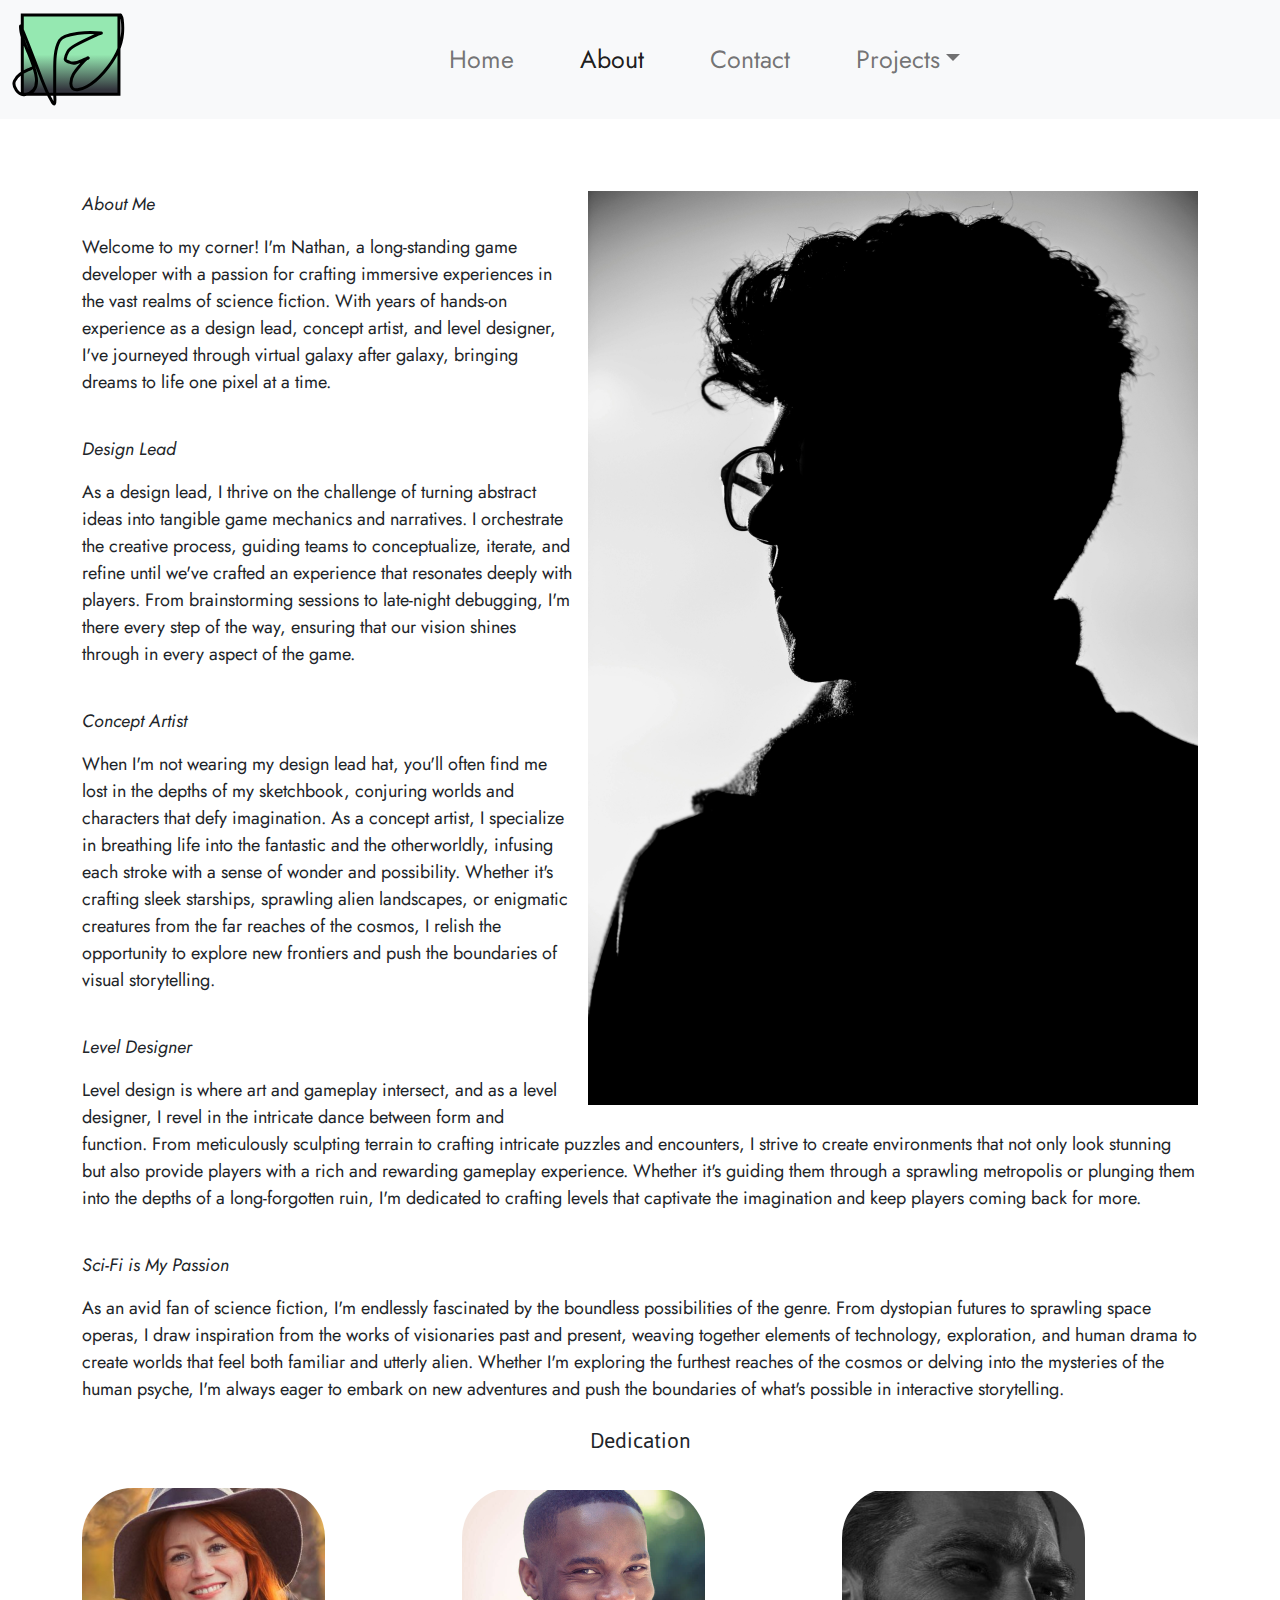
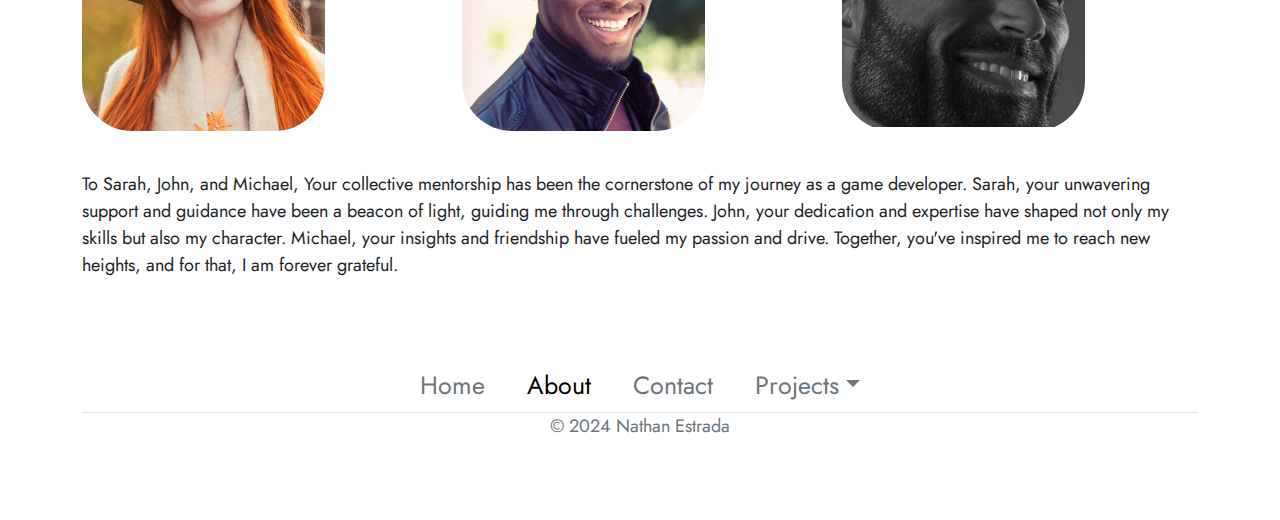
==== about.html @ d64632ee "Add files via upload" ====
<!DOCTYPE html>
<html lang="en">

<head>
    <meta charset="UTF-8">
    <meta http-equiv="X-UA-Compatible" content="IE=edge">
    <meta name="viewport" content="width=device-width, initial-scale=1.0">
    <title>Homepage</title>
    <link rel="stylesheet" href="css/bootstrap.css">
    <link rel="stylesheet" href="style.css">
    <link rel="preconnect" href="https://fonts.googleapis.com">
    <link rel="preconnect" href="https://fonts.gstatic.com" crossorigin>
    <link
        href="https://fonts.googleapis.com/css2?family=Jaldi:wght@400;700&family=Jost:ital,wght@0,100..900;1,100..900&display=swap"
        rel="stylesheet">
</head>

<body>
    <header>
        <nav class="navbar navbar-expand-md navbar-light bg-light justify-content-center mx-auto mb-md-0">
            <div class="container-fluid"> <!--Components of Navbar-->
                <a class="navbar-brand" href="#">
                    <img src="img/Vector.svg" alt="">
                </a> <!--Navbar Logo-->

                <button class="navbar-toggler align-items-center" type="button" data-bs-toggle="collapse"
                    data-bs-target="#myNav" aria-controls="myNav" aria-expanded="false" aria-label="Toggle navigation"
                    style="margin-left: auto; margin-right: auto;"> <!--Navbar Toggle-->
                    <span class="navbar-toggler-icon"></span>
                </button> <!--Expands and Closes Collapsed Navbar-->

                <div class="collapse navbar-collapse align-items-center" id="myNav">
                    <ul class="navbar-nav mx-auto mb-md-0">
                        <li class="nav-item"> <!--Home Nav Button-->
                            <a class="nav-link" aria-current="page" href="index.html">Home</a>
                        </li>
                        <li class="nav-item"><!--About Nav Button-->
                            <a class="nav-link active" aria-current="page" href="#">About</a>
                        </li>
                        <li class="nav-item"><!--Contact Nav Button-->
                            <a class="nav-link" aria-current="page" href="contact.html">Contact</a>
                        </li>
                        <li class="nav-item dropdown"><!--Projects Nav Dropdown-->
                            <a class="nav-link dropdown-toggle" href="#" id="navbarDropdown" role="button"
                                data-bs-toggle="dropdown" aria-expanded="false">Projects</a>
                            <ul class="dropdown-menu" aria-labelledby="navbarDropdown">
                                <li><a class="dropdown-item" href="#">Big Project 1</a></li>
                                <li><a class="dropdown-item" href="#">Big Project 2</a></li>
                                <li>
                                    <hr class="dropdown-divider">
                                </li>
                                <li><a class="dropdown-item" href="#">Other Projects</a>
                                </li>
                            </ul>
                        </li>
                    </ul>
                </div>
            </div>
        </nav>
    </header>
    <main class="my-5">
        <div class="container">
            <div class="row">
                <div class="col-md-12"> <!-- Image column -->
                    <br>
                    <img src="img/selfPortrait.png" class="img-fluid float-end imgshadow"
                        style="margin-left: 15px; margin-bottom: 1rem;" alt="...">
                    <p style="font-style:italic">About Me</p>
                    <p>Welcome to my corner! I'm Nathan, a long-standing game developer with a passion for crafting
                        immersive experiences in the vast realms of science fiction. With years of hands-on experience
                        as a design lead, concept artist, and level designer, I've journeyed through virtual galaxy
                        after galaxy, bringing dreams to life one pixel at a time.
                    </p>
                    <br>

                    <p style="font-style: italic">Design Lead</p>
                    <p>
                        As a design lead, I thrive on the challenge of turning abstract ideas into tangible game
                        mechanics and narratives. I orchestrate the creative process, guiding teams to conceptualize,
                        iterate, and refine until we've crafted an experience that resonates deeply with players. From
                        brainstorming sessions to late-night debugging, I'm there every step of the way, ensuring that
                        our vision shines through in every aspect of the game.
                    </p>
                    <br>

                    <p style="font-style: italic">Concept Artist</p>
                    <p>When I'm not wearing my design lead hat, you'll often find me lost in the depths of my
                        sketchbook, conjuring worlds and characters that defy imagination. As a concept artist, I
                        specialize in breathing life into the fantastic and the otherworldly, infusing each stroke with
                        a sense of wonder and possibility. Whether it's crafting sleek starships, sprawling alien
                        landscapes, or enigmatic creatures from the far reaches of the cosmos, I relish the opportunity
                        to explore new frontiers and push the boundaries of visual storytelling.</p>
                    <br>

                    <p style="font-style: italic">Level Designer</p>
                    <p>Level design is where art and gameplay intersect, and as a level designer, I revel in the
                        intricate dance between form and function. From meticulously sculpting terrain to crafting
                        intricate puzzles and encounters, I strive to create environments that not only look stunning
                        but also provide players with a rich and rewarding gameplay experience. Whether it's guiding
                        them through a sprawling metropolis or plunging them into the depths of a long-forgotten ruin,
                        I'm dedicated to crafting levels that captivate the imagination and keep players coming back for
                        more.</p>
                    <br>

                    <p style="font-style: italic">Sci-Fi is My Passion</p>
                    <p>As an avid fan of science fiction, I'm endlessly fascinated by the boundless possibilities of the
                        genre. From dystopian futures to sprawling space operas, I draw inspiration from the works of
                        visionaries past and present, weaving together elements of technology, exploration, and human
                        drama to create worlds that feel both familiar and utterly alien. Whether I'm exploring the
                        furthest reaches of the cosmos or delving into the mysteries of the human psyche, I'm always
                        eager to embark on new adventures and push the boundaries of what's possible in interactive
                        storytelling.</p>
                </div>
            </div>
        </div>

        <div class="container">
            <div class="row py-2">
                <h4 class="text-center">Dedication</h4>
            </div>
            <div class="row py-3 justify-content-center">
                <div class="col">
                    <img src="img/portrait1.png" class="img-fluid" alt="..." style="border-radius:50px;">
                </div>
                <div class="col">
                    <img src="img/portrait2.png" class="img-fluid" alt="..." style="border-radius:50px;">
                </div>
                <div class="col">
                    <img src="img/portrait3.png" class="img-fluid" alt="..." style="border-radius:50px;">
                </div>
            </div>
            <div class="row py-4">
                <div class="col">
                    <p>To Sarah, John, and Michael,

                        Your collective mentorship has been the cornerstone of my journey as a game developer. Sarah,
                        your unwavering support and guidance have been a beacon of light, guiding me through challenges.
                        John, your dedication and expertise have shaped not only my skills but also my character.
                        Michael, your insights and friendship have fueled my passion and drive. Together, you've
                        inspired me to reach new heights, and for that, I am forever grateful.</p>
                </div>
            </div>
        </div>

        <div class="container"> <!--Footer-->
            <footer class="py-3 my-4">
                <ul class="nav justify-content-center border-bottom mb-md-0">
                    <li class="nav-item"> <!--Home Nav Button-->
                        <a class="nav-link text-muted" aria-current="page" href="#">Home</a>
                    </li>
                    <li class="nav-item"><!--About Nav Button-->
                        <a class="nav-link active" style="color: black" aria-current="page" href="#">About</a>
                    </li>
                    <li class="nav-item"><!--Contact Nav Button-->
                        <a class="nav-link text-muted" aria-current="page" href="contact.html">Contact</a>
                    </li>
                    <li class="nav-item dropdown"><!--Projects Nav Dropdown-->
                        <a class="nav-link dropdown-toggle text-muted" href="#" id="internalDropdown" role="button"
                            data-bs-toggle="dropdown" aria-expanded="false">Projects</a>
                        <ul class="dropdown-menu" aria-labelledby="internalDropdown">
                            <li><a class="dropdown-item" href="#">Big Project 1</a></li>
                            <li><a class="dropdown-item" href="#">Big Project 2</a></li>
                            <li>
                                <hr class="dropdown-divider">
                            </li>
                            <li><a class="dropdown-item" href="#">Other Projects</a>
                            </li>
                        </ul>
                    </li>
                </ul>
                <p class="text-center text-muted">© 2024 Nathan Estrada</p>
            </footer>
        </div>
        <script src="https://cdn.jsdelivr.net/npm/bootstrap@5.1.3/dist/js/bootstrap.bundle.min.js"
            integrity="sha384-ka7Sk0Gln4gmtz2MlQnikT1wXgYsOg+OMhuP+IlRH9sENBO0LRn5q+8nbTov4+1p"
            crossorigin="anonymous"></script>
        <script src="script.js">
        </script>
    </main>
</body>

</html>
---- style.css ----
*{
    font-family:'Jost';}

p{
    font-size: 18px;
}

h4{
    font-family:'Jaldi';
}

.nav-link{
    font-size: 25px;
    margin-left: 5px;
    margin-right: 5px;
}

.nav-item:hover{
background-color: #E8ECEF;
padding-top: 1rem;
padding-bottom: 1rem;
border-radius: 0.2rem;
}

@media (max-width: 991.98px){
    .navbar-collapse .navbar-nav .nav-item:not(.dropdown) {
        padding-top: 1rem;
        padding-bottom: 1rem;
    }
}

.navbar-toggler{
    width: 25%;
}

.navbar-toggler-icon{
    width: 50%;
    height: 60px;
}

.scrollContainer{
    border-color: black;
}

/* [class*="col"]{
    padding: 1rem;
    background-color: #33b5e5;
    border: 2px solid #fff;
    color: #fff;
} */

/* Media Queries */
@media (min-width: 480px){
    .navbar-nav{
        align-items:center;
        gap: 2.5rem;
    }
}

@media (min-width: 576px){
    .navbar-nav{
        align-items:center;
        gap: 2.5rem;
    }

}

/* Carousel Code */
#mySocialCarousel.carousel {
    width: 75px;
    height: 75px;
}

#mySocialCarousel.carousel .carousel-item img {
    width: auto;
    height: 100%;
    object-fit: cover;
}
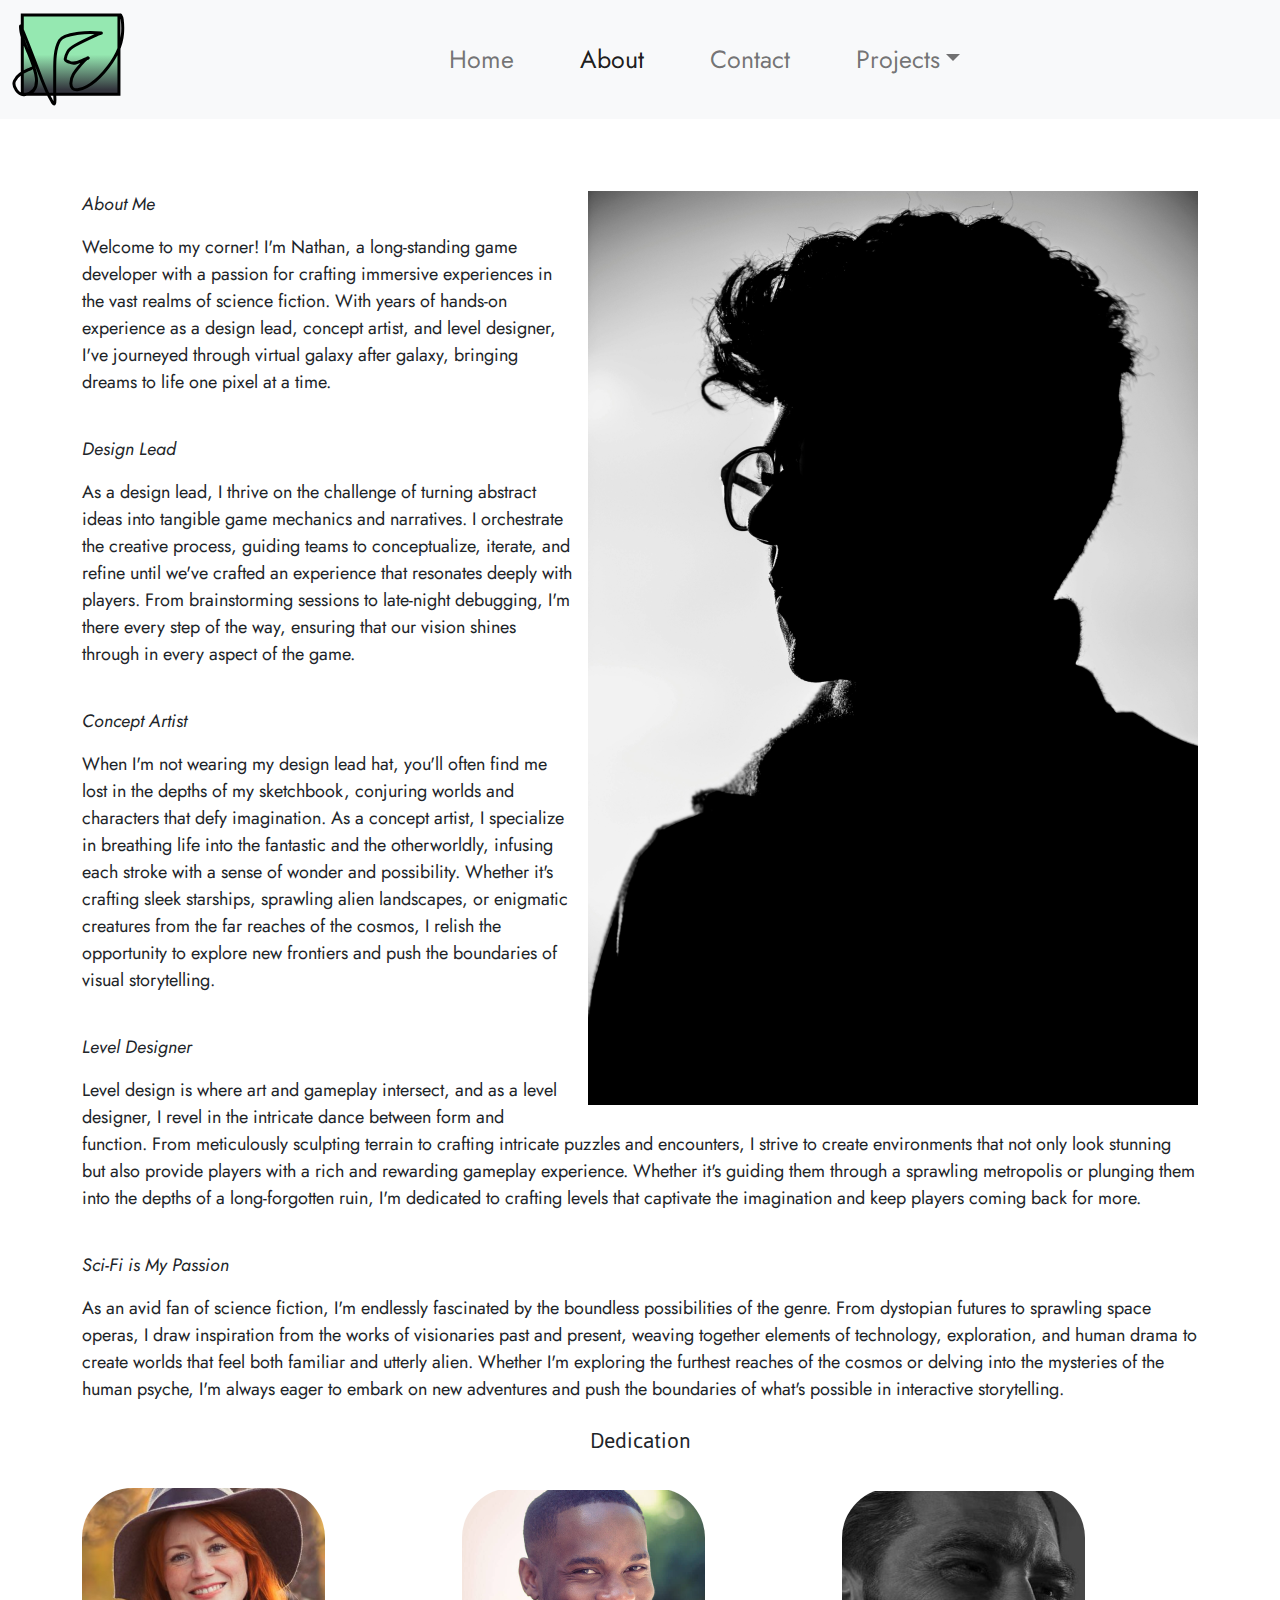
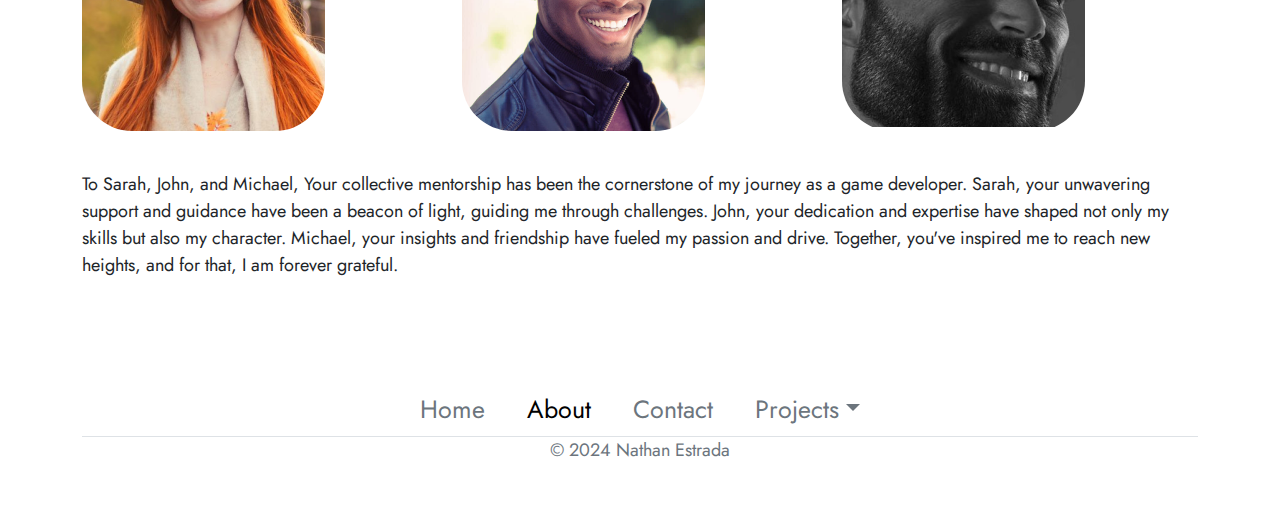
==== commit 6f08ff44: "Add files via upload" ====
--- a/about.html
+++ b/about.html
@@ -44,12 +44,12 @@
                             <a class="nav-link dropdown-toggle" href="#" id="navbarDropdown" role="button"
                                 data-bs-toggle="dropdown" aria-expanded="false">Projects</a>
                             <ul class="dropdown-menu" aria-labelledby="navbarDropdown">
-                                <li><a class="dropdown-item" href="#">Big Project 1</a></li>
-                                <li><a class="dropdown-item" href="#">Big Project 2</a></li>
+                                <li><a class="dropdown-item" href="project1.html">Rez</a></li>
+                                <li><a class="dropdown-item" href="project2.html">Big Project 2</a></li>
                                 <li>
                                     <hr class="dropdown-divider">
                                 </li>
-                                <li><a class="dropdown-item" href="#">Other Projects</a>
+                                <li><a class="dropdown-item" href="pgallery.html">Other Projects</a>
                                 </li>
                             </ul>
                         </li>
@@ -141,12 +141,13 @@
                 </div>
             </div>
         </div>
+    </main>
 
         <div class="container"> <!--Footer-->
             <footer class="py-3 my-4">
                 <ul class="nav justify-content-center border-bottom mb-md-0">
                     <li class="nav-item"> <!--Home Nav Button-->
-                        <a class="nav-link text-muted" aria-current="page" href="#">Home</a>
+                        <a class="nav-link text-muted" aria-current="page" href="index.html">Home</a>
                     </li>
                     <li class="nav-item"><!--About Nav Button-->
                         <a class="nav-link active" style="color: black" aria-current="page" href="#">About</a>
@@ -158,12 +159,12 @@
                         <a class="nav-link dropdown-toggle text-muted" href="#" id="internalDropdown" role="button"
                             data-bs-toggle="dropdown" aria-expanded="false">Projects</a>
                         <ul class="dropdown-menu" aria-labelledby="internalDropdown">
-                            <li><a class="dropdown-item" href="#">Big Project 1</a></li>
-                            <li><a class="dropdown-item" href="#">Big Project 2</a></li>
+                            <li><a class="dropdown-item" href="project1.html">Rez</a></li>
+                            <li><a class="dropdown-item" href="project2.html">Big Project 2</a></li>
                             <li>
                                 <hr class="dropdown-divider">
                             </li>
-                            <li><a class="dropdown-item" href="#">Other Projects</a>
+                            <li><a class="dropdown-item" href="pgallery.html">Other Projects</a>
                             </li>
                         </ul>
                     </li>
@@ -176,7 +177,6 @@
             crossorigin="anonymous"></script>
         <script src="script.js">
         </script>
-    </main>
 </body>
 
 </html>--- a/style.css
+++ b/style.css
@@ -5,7 +5,7 @@
     font-size: 18px;
 }
 
-h4{
+h1, h2, h4{
     font-family:'Jaldi';
 }
 
@@ -75,4 +75,14 @@
     width: auto;
     height: 100%;
     object-fit: cover;
+}
+
+#rezCarousel.carousel {
+    height: 480px;
+    width: 720px;
+}
+
+#NMSCarousel.carousel {
+    height: 720px;
+    width: 1080px;
 }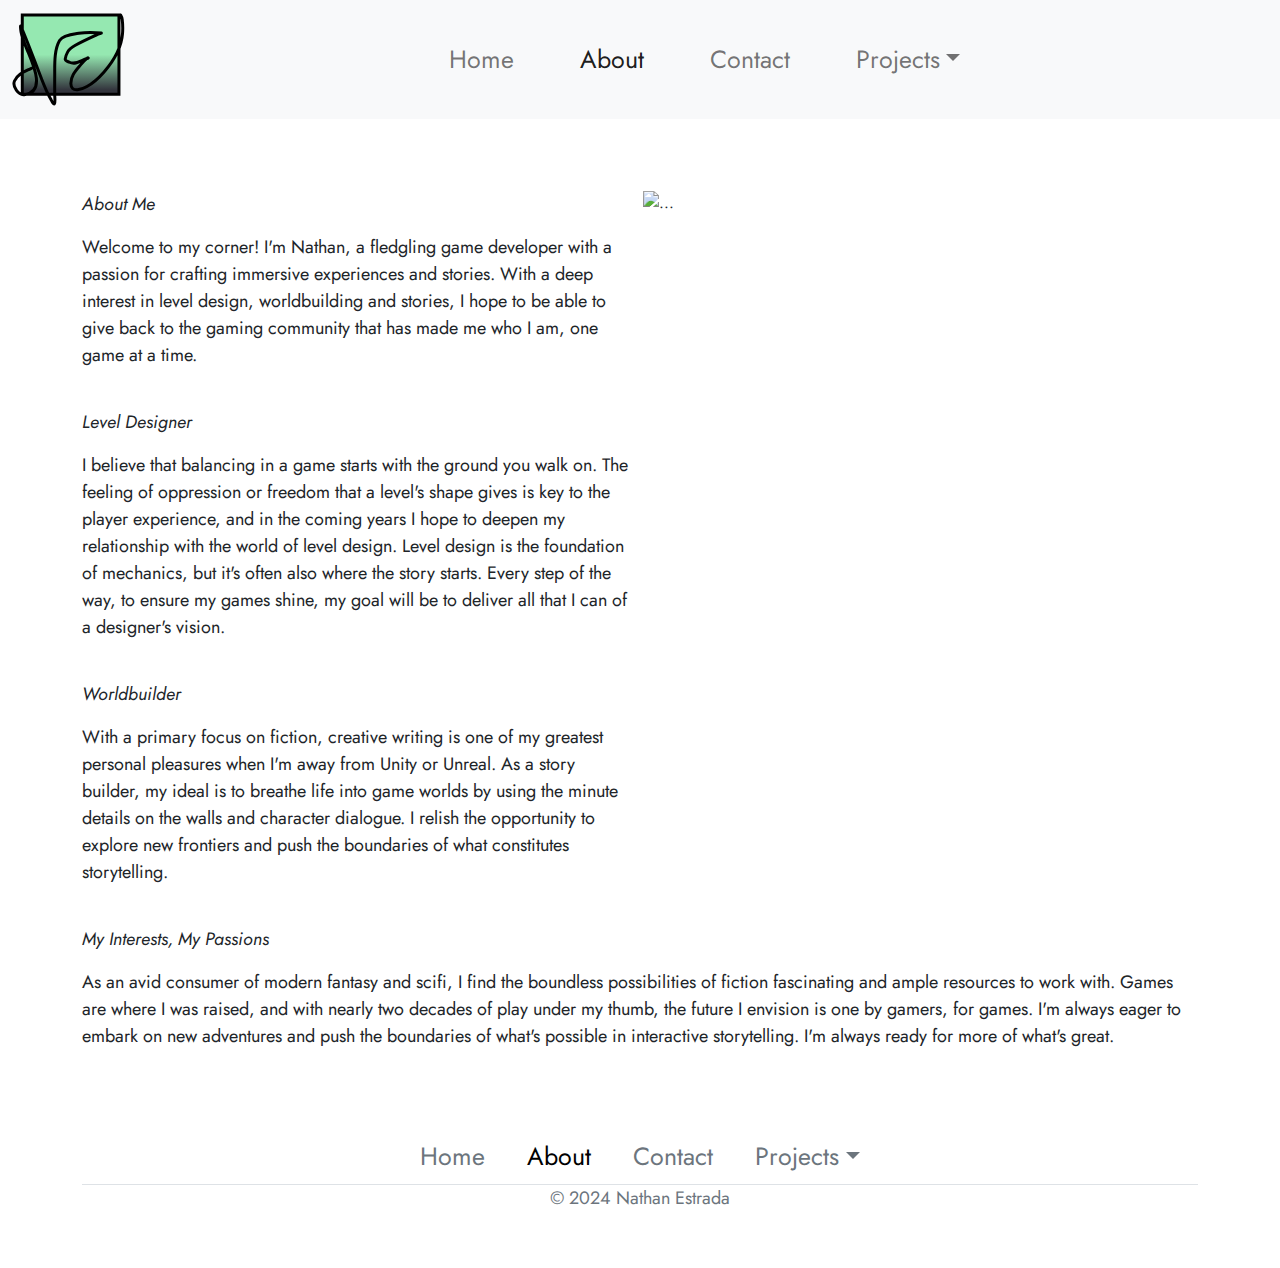
==== commit fd57661d: "Add files via upload" ====
--- a/about.html
+++ b/about.html
@@ -25,7 +25,7 @@
 
                 <button class="navbar-toggler align-items-center" type="button" data-bs-toggle="collapse"
                     data-bs-target="#myNav" aria-controls="myNav" aria-expanded="false" aria-label="Toggle navigation"
-                    style="margin-left: auto; margin-right: auto;"> <!--Navbar Toggle-->
+                    style="margin-left: auto; margin-right: auto; width: 610px; height: 914px;"> <!--Navbar Toggle-->
                     <span class="navbar-toggler-icon"></span>
                 </button> <!--Expands and Closes Collapsed Navbar-->
 
@@ -44,8 +44,8 @@
                             <a class="nav-link dropdown-toggle" href="#" id="navbarDropdown" role="button"
                                 data-bs-toggle="dropdown" aria-expanded="false">Projects</a>
                             <ul class="dropdown-menu" aria-labelledby="navbarDropdown">
-                                <li><a class="dropdown-item" href="project1.html">Rez</a></li>
-                                <li><a class="dropdown-item" href="project2.html">Big Project 2</a></li>
+                                <li><a class="dropdown-item" href="project1.html">Station Salvation II</a></li>
+                                <li><a class="dropdown-item" href="project2.html">IMPETUS</a></li>
                                 <li>
                                     <hr class="dropdown-divider">
                                 </li>
@@ -63,81 +63,28 @@
             <div class="row">
                 <div class="col-md-12"> <!-- Image column -->
                     <br>
-                    <img src="img/selfPortrait.png" class="img-fluid float-end imgshadow"
-                        style="margin-left: 15px; margin-bottom: 1rem;" alt="...">
+                    <img src="img/file.png" class="img-fluid float-end imgshadow"
+                        style="margin-left: 15px; margin-bottom: 1rem; width: 555px; height: 712px;" alt="...">
                     <p style="font-style:italic">About Me</p>
-                    <p>Welcome to my corner! I'm Nathan, a long-standing game developer with a passion for crafting
-                        immersive experiences in the vast realms of science fiction. With years of hands-on experience
-                        as a design lead, concept artist, and level designer, I've journeyed through virtual galaxy
-                        after galaxy, bringing dreams to life one pixel at a time.
+                    <p>Welcome to my corner! I'm Nathan, a fledgling game developer with a passion for crafting
+                        immersive experiences and stories. With a deep interest in level design, worldbuilding and stories, I hope to be able to give back to the gaming community that has made me who I am, one game at a time.
                     </p>
                     <br>
 
-                    <p style="font-style: italic">Design Lead</p>
+                    <p style="font-style: italic">Level Designer</p>
                     <p>
-                        As a design lead, I thrive on the challenge of turning abstract ideas into tangible game
-                        mechanics and narratives. I orchestrate the creative process, guiding teams to conceptualize,
-                        iterate, and refine until we've crafted an experience that resonates deeply with players. From
-                        brainstorming sessions to late-night debugging, I'm there every step of the way, ensuring that
-                        our vision shines through in every aspect of the game.
+                        I believe that balancing in a game starts with the ground you walk on. The feeling of oppression or freedom that a level's shape gives is key to the player experience, and in the coming years I hope to deepen my relationship with the world of level design. Level design is the foundation of mechanics, but it's often also where the story starts. Every step of the way, to ensure my games shine, my goal will be to deliver all that I can of a designer's vision.
                     </p>
                     <br>
 
-                    <p style="font-style: italic">Concept Artist</p>
-                    <p>When I'm not wearing my design lead hat, you'll often find me lost in the depths of my
-                        sketchbook, conjuring worlds and characters that defy imagination. As a concept artist, I
-                        specialize in breathing life into the fantastic and the otherworldly, infusing each stroke with
-                        a sense of wonder and possibility. Whether it's crafting sleek starships, sprawling alien
-                        landscapes, or enigmatic creatures from the far reaches of the cosmos, I relish the opportunity
-                        to explore new frontiers and push the boundaries of visual storytelling.</p>
+                    <p style="font-style: italic">Worldbuilder</p>
+                    <p>With a primary focus on fiction, creative writing is one of my greatest personal pleasures when I'm away from Unity or Unreal. As a story builder, my ideal is to breathe life into game worlds by using the minute details on the walls and character dialogue. I relish the opportunity to explore new frontiers and push the boundaries of what constitutes storytelling.</p>
                     <br>
 
-                    <p style="font-style: italic">Level Designer</p>
-                    <p>Level design is where art and gameplay intersect, and as a level designer, I revel in the
-                        intricate dance between form and function. From meticulously sculpting terrain to crafting
-                        intricate puzzles and encounters, I strive to create environments that not only look stunning
-                        but also provide players with a rich and rewarding gameplay experience. Whether it's guiding
-                        them through a sprawling metropolis or plunging them into the depths of a long-forgotten ruin,
-                        I'm dedicated to crafting levels that captivate the imagination and keep players coming back for
-                        more.</p>
-                    <br>
-
-                    <p style="font-style: italic">Sci-Fi is My Passion</p>
-                    <p>As an avid fan of science fiction, I'm endlessly fascinated by the boundless possibilities of the
-                        genre. From dystopian futures to sprawling space operas, I draw inspiration from the works of
-                        visionaries past and present, weaving together elements of technology, exploration, and human
-                        drama to create worlds that feel both familiar and utterly alien. Whether I'm exploring the
-                        furthest reaches of the cosmos or delving into the mysteries of the human psyche, I'm always
-                        eager to embark on new adventures and push the boundaries of what's possible in interactive
-                        storytelling.</p>
-                </div>
-            </div>
-        </div>
-
-        <div class="container">
-            <div class="row py-2">
-                <h4 class="text-center">Dedication</h4>
-            </div>
-            <div class="row py-3 justify-content-center">
-                <div class="col">
-                    <img src="img/portrait1.png" class="img-fluid" alt="..." style="border-radius:50px;">
-                </div>
-                <div class="col">
-                    <img src="img/portrait2.png" class="img-fluid" alt="..." style="border-radius:50px;">
-                </div>
-                <div class="col">
-                    <img src="img/portrait3.png" class="img-fluid" alt="..." style="border-radius:50px;">
-                </div>
-            </div>
-            <div class="row py-4">
-                <div class="col">
-                    <p>To Sarah, John, and Michael,
-
-                        Your collective mentorship has been the cornerstone of my journey as a game developer. Sarah,
-                        your unwavering support and guidance have been a beacon of light, guiding me through challenges.
-                        John, your dedication and expertise have shaped not only my skills but also my character.
-                        Michael, your insights and friendship have fueled my passion and drive. Together, you've
-                        inspired me to reach new heights, and for that, I am forever grateful.</p>
+                    <p style="font-style: italic">My Interests, My Passions</p>
+                    <p>As an avid consumer of modern fantasy and scifi, I find the boundless possibilities of fiction fascinating and ample resources to work with. Games are where I was raised, and with nearly two decades of play under my thumb, the future I envision is one by gamers, for games. I'm always
+                    eager to embark on new adventures and push the boundaries of what's possible in interactive
+                    storytelling. I'm always ready for more of what's great.</p>
                 </div>
             </div>
         </div>
@@ -159,8 +106,8 @@
                         <a class="nav-link dropdown-toggle text-muted" href="#" id="internalDropdown" role="button"
                             data-bs-toggle="dropdown" aria-expanded="false">Projects</a>
                         <ul class="dropdown-menu" aria-labelledby="internalDropdown">
-                            <li><a class="dropdown-item" href="project1.html">Rez</a></li>
-                            <li><a class="dropdown-item" href="project2.html">Big Project 2</a></li>
+                            <li><a class="dropdown-item" href="project1.html">Station Salvation II</a></li>
+                            <li><a class="dropdown-item" href="project2.html">IMPETUS</a></li>
                             <li>
                                 <hr class="dropdown-divider">
                             </li>
